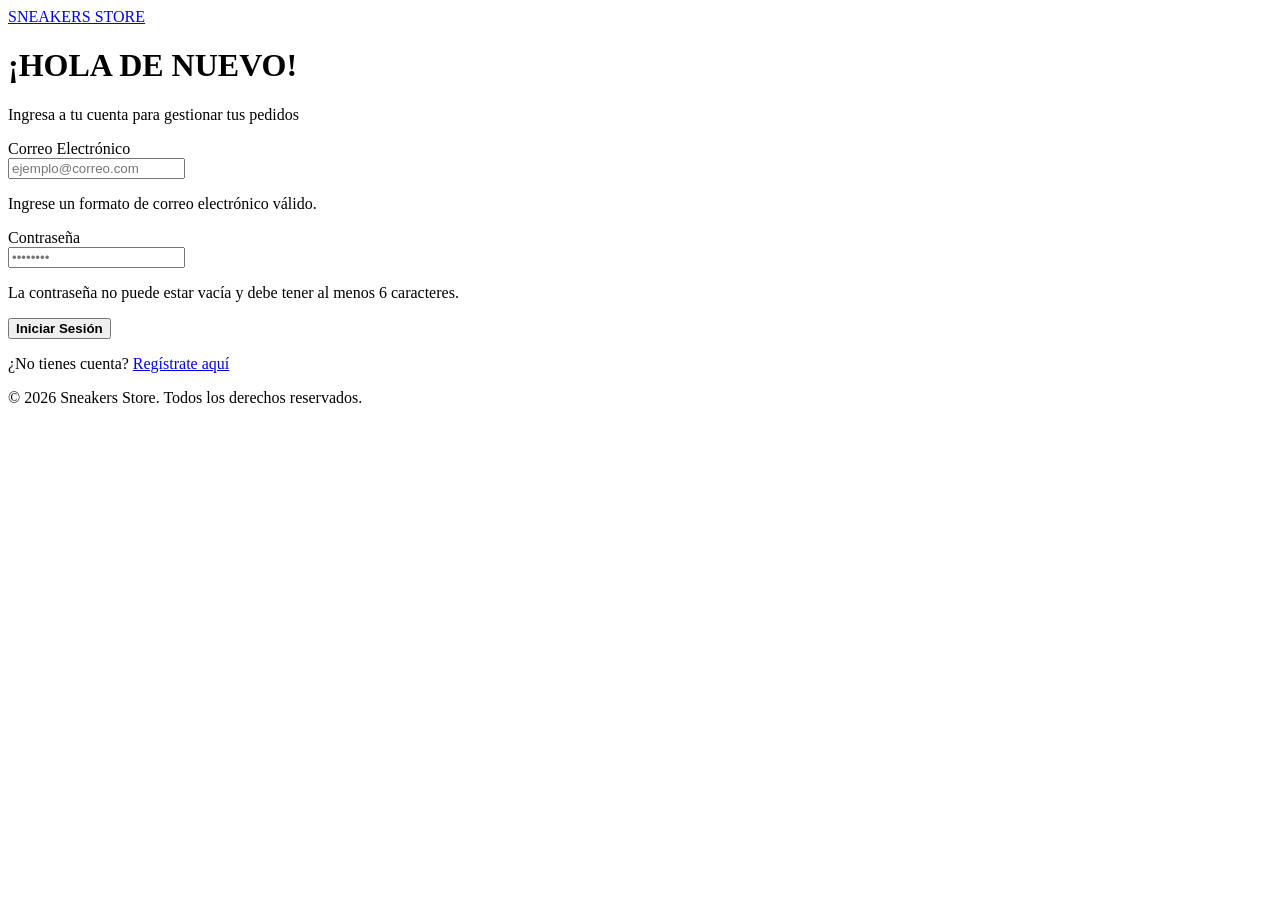
==== pages/login.html @ 711deb2b "agrege pages, scripts, stilos , imagenes" ====
<!DOCTYPE html>
<html lang="es">

<head>
    <meta charset="UTF-8">
    <meta name="viewport" content="width=device-width, initial-scale=1.0">
    <title>Iniciar Sesión - Sneakers Store</title>
    <link rel="stylesheet" href="../styles/bulma.css">
    <link rel="stylesheet" href="../styles/estilos.css">
</head>

<body>

    <header class="section py-4">
        <!-- Enlace para volver al inicio -->
        <div class="has-text-centered mb-2">
            <a href="../index.html" class="is-size-3 has-text-weight-bold has-text-dark">
                SNEAKERS STORE
            </a>
        </div>
        <h1 class="title is-4 has-text-centered has-text-dark">
            ¡HOLA DE NUEVO!
        </h1>
        <p class="subtitle is-6 has-text-centered has-text-grey">
            Ingresa a tu cuenta para gestionar tus pedidos
        </p>
    </header>

    <main class="container mt-4">
        <div class="columns is-centered">
            <div class="column is-4-desktop is-6-tablet">
                
                <form id="formLogin" class="box p-5" novalidate>
                    <div class="field">
                        <label class="label" for="loginEmail">Correo Electrónico</label>
                        <div class="control">
                            <input class="input" type="email" id="loginEmail" name="email"
                                placeholder="ejemplo@correo.com" autocomplete="email">
                        </div>
                        <p class="help is-danger is-hidden" id="err-login-email">
                            Ingrese un formato de correo electrónico válido.
                        </p>
                    </div>

                    <div class="field">
                        <label class="label" for="loginPassword">Contraseña</label>
                        <div class="control">
                            <input class="input" type="password" id="loginPassword" name="password"
                                placeholder="••••••••" autocomplete="current-password">
                        </div>
                        <p class="help is-danger is-hidden" id="err-login-password">
                            La contraseña no puede estar vacía y debe tener al menos 6 caracteres.
                        </p>
                    </div>

                    <div class="field mt-5">
                        <div class="control">
                            <button type="submit" class="button is-dark is-fullwidth">
                                <strong>Iniciar Sesión</strong>
                            </button>
                        </div>
                    </div>

                    <div class="has-text-centered mt-4">
                        <p class="is-size-7">
                            ¿No tienes cuenta? <a href="register.html" class="has-text-link">Regístrate aquí</a>
                        </p>
                    </div>
                </form>

            </div>
        </div>
    </main>

    <footer class="footer mt-6">
        <div class="content has-text-centered">
            <p>&copy; 2026 Sneakers Store. Todos los derechos reservados.</p>
        </div>
    </footer>

    <script src="../scripts/scripts.js"></script>
</body>

</html>
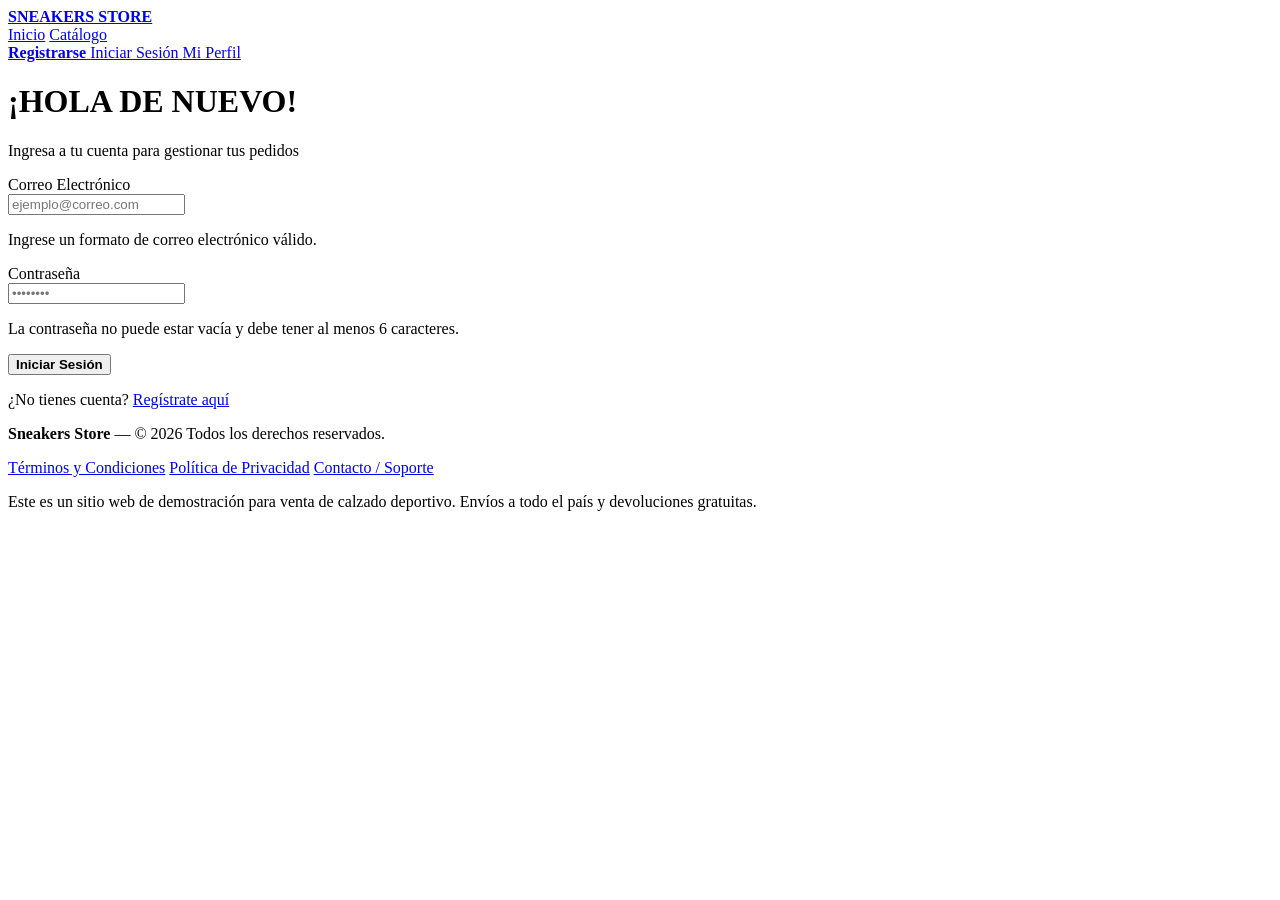
==== commit 5ab28f9f: "ajuste scripts" ====
--- a/pages/login.html
+++ b/pages/login.html
@@ -12,18 +12,15 @@
 <body>
 
     <header class="section py-4">
-        <!-- Enlace para volver al inicio -->
-        <div class="has-text-centered mb-2">
-            <a href="../index.html" class="is-size-3 has-text-weight-bold has-text-dark">
-                SNEAKERS STORE
-            </a>
+        <div id="header-container"></div>
+        <div class="mt-4">
+            <h1 class="title is-4 has-text-centered has-text-dark">
+                ¡HOLA DE NUEVO!
+            </h1>
+            <p class="subtitle is-6 has-text-centered has-text-grey">
+                Ingresa a tu cuenta para gestionar tus pedidos
+            </p>
         </div>
-        <h1 class="title is-4 has-text-centered has-text-dark">
-            ¡HOLA DE NUEVO!
-        </h1>
-        <p class="subtitle is-6 has-text-centered has-text-grey">
-            Ingresa a tu cuenta para gestionar tus pedidos
-        </p>
     </header>
 
     <main class="container mt-4">
@@ -72,12 +69,10 @@
         </div>
     </main>
 
-    <footer class="footer mt-6">
-        <div class="content has-text-centered">
-            <p>&copy; 2026 Sneakers Store. Todos los derechos reservados.</p>
-        </div>
-    </footer>
+    <div id="footer-container"></div>
 
+    <script src="../scripts/header.js"></script>
+    <script src="../scripts/footer.js"></script>
     <script src="../scripts/scripts.js"></script>
 </body>
 
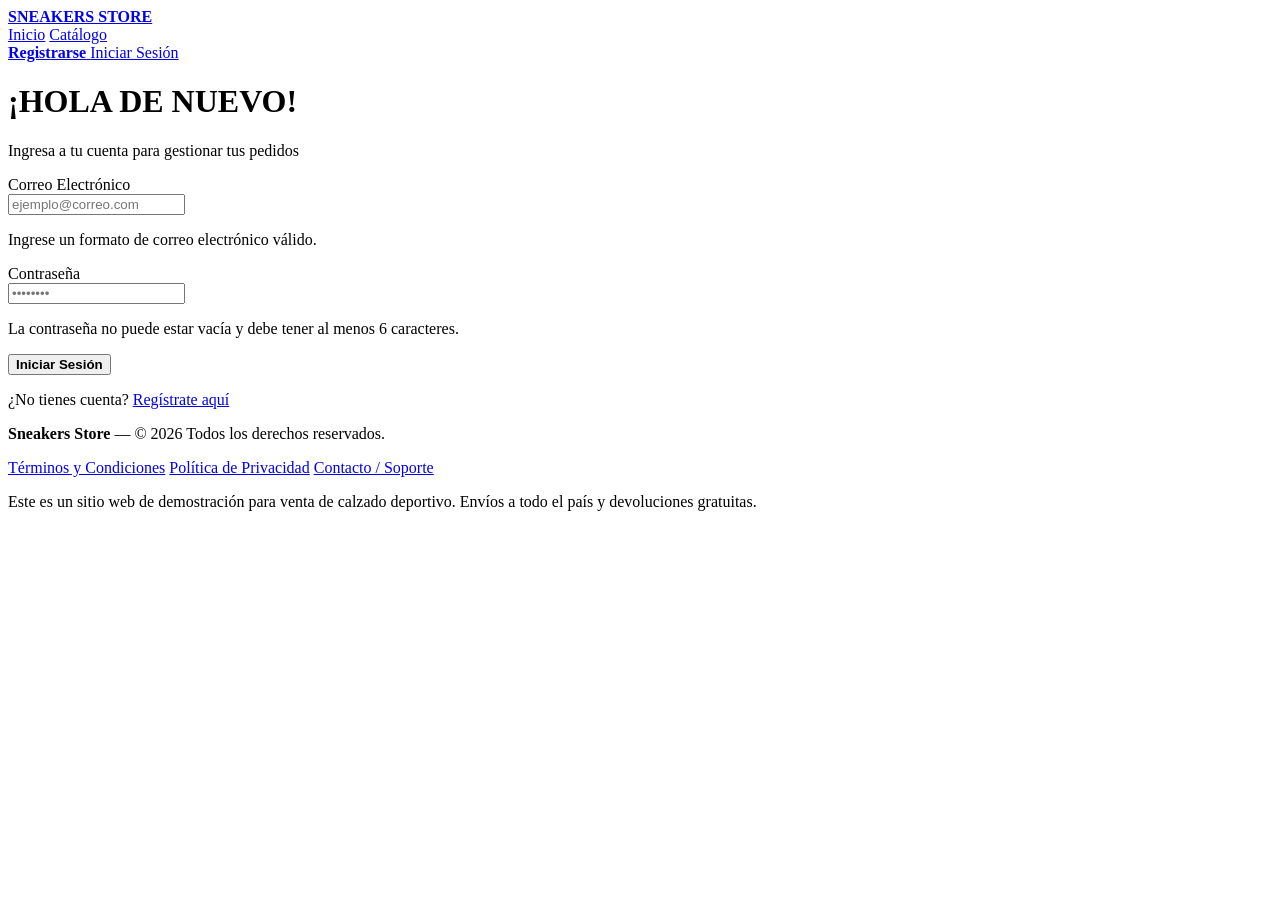
==== commit 968b1eab: "ajuste de json" ====
--- a/pages/login.html
+++ b/pages/login.html
@@ -71,8 +71,8 @@
 
     <div id="footer-container"></div>
 
-    <script src="../scripts/header.js"></script>
-    <script src="../scripts/footer.js"></script>
+    <script src="../components/header.js"></script>
+    <script src="../components/footer.js"></script>
     <script src="../scripts/scripts.js"></script>
 </body>
 
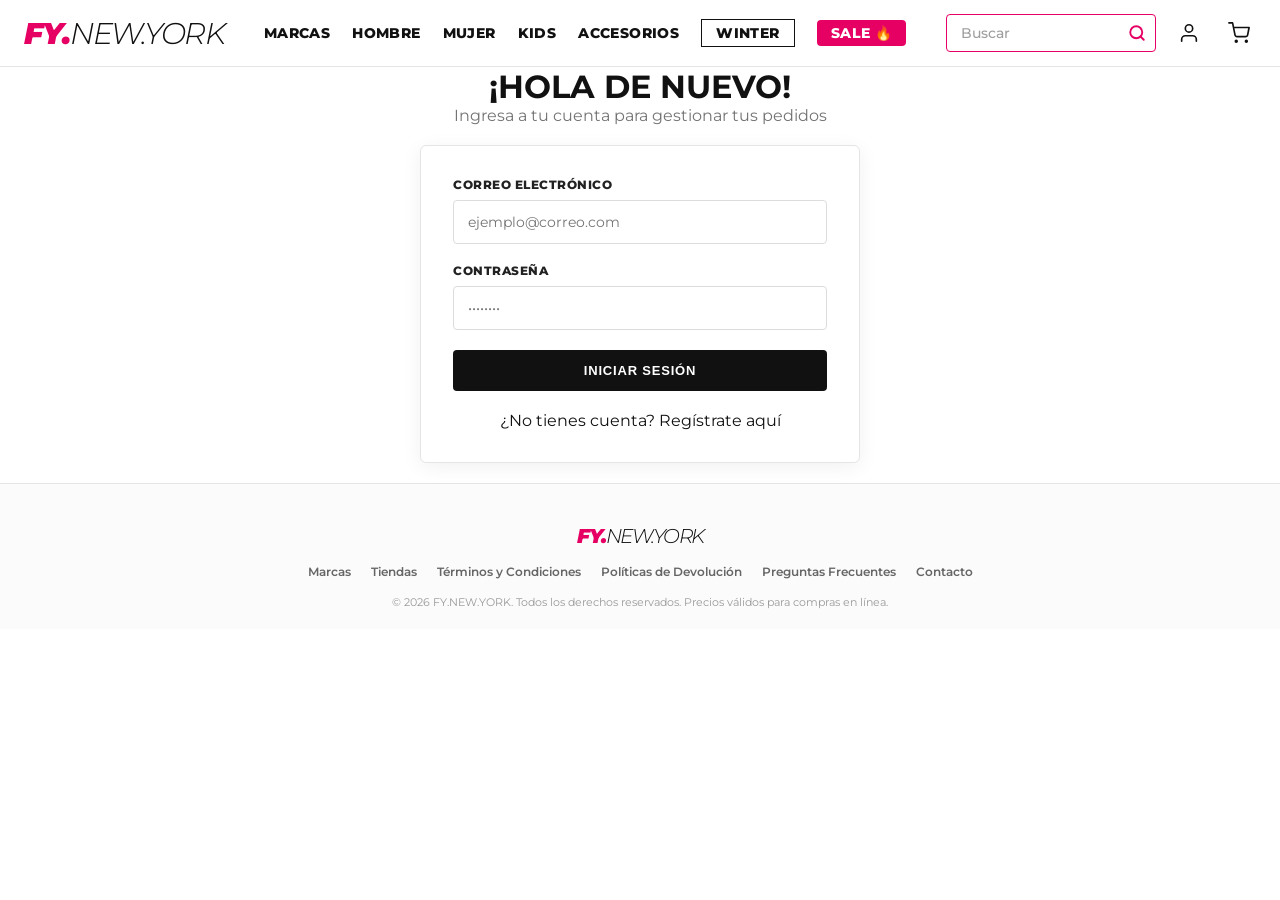
==== commit 0e2bde57: "le cambuie el formato" ====
--- a/pages/login.html
+++ b/pages/login.html
@@ -4,8 +4,7 @@
 <head>
     <meta charset="UTF-8">
     <meta name="viewport" content="width=device-width, initial-scale=1.0">
-    <title>Iniciar Sesión - Sneakers Store</title>
-    <link rel="stylesheet" href="../styles/bulma.css">
+    <title>FY.NEW.YORK - Iniciar Sesión</title>
     <link rel="stylesheet" href="../styles/estilos.css">
 </head>
 
--- a/styles/estilos.css
+++ b/styles/estilos.css
@@ -0,0 +1,1144 @@
+@import url('https://fonts.googleapis.com/css2?family=Montserrat:ital,wght@0,400;0,500;0,600;0,700;0,800;0,900;1,700;1,800;1,900&display=swap');
+
+/* ============================================================
+   DESIGN SYSTEM - FY.NEW.YORK
+   ============================================================ */
+:root {
+  --font-main: 'Montserrat', -apple-system, BlinkMacSystemFont, "Segoe UI", Roboto, sans-serif;
+  --bg-color: #ffffff;
+  --bg-card: #f5f6f8;
+  --text-dark: #111111;
+  --text-muted: #737373;
+  --text-light: #9e9e9e;
+  --border-color: #e5e5e5;
+  --border-dark: #111111;
+  --pink-accent: #e60064;
+  --pink-hover: #c40055;
+  --sale-badge: #e60064;
+  --shadow-subtle: 0 4px 20px rgba(0, 0, 0, 0.06);
+  --shadow-hover: 0 8px 30px rgba(0, 0, 0, 0.12);
+  --transition: all 0.25s cubic-bezier(0.2, 0.8, 0.2, 1);
+}
+
+* {
+  box-sizing: border-box;
+  margin: 0;
+  padding: 0;
+}
+
+body {
+  background-color: var(--bg-color) !important;
+  color: var(--text-dark) !important;
+  font-family: var(--font-main) !important;
+  min-height: 100vh;
+  -webkit-font-smoothing: antialiased;
+  -moz-osx-font-smoothing: grayscale;
+}
+
+a {
+  color: inherit;
+  text-decoration: none;
+}
+
+/* ============================================================
+   HEADER & NAVBAR (FY.NEW.YORK STYLE)
+   ============================================================ */
+.site-header {
+  background: #ffffff;
+  border-bottom: 1px solid var(--border-color);
+  position: sticky;
+  top: 0;
+  z-index: 1000;
+  width: 100%;
+}
+
+.header-top-banner {
+  background: #111111;
+  color: #ffffff;
+  font-size: 11px;
+  font-weight: 600;
+  letter-spacing: 0.8px;
+  text-transform: uppercase;
+  text-align: center;
+  padding: 6px 12px;
+}
+
+.header-container {
+  max-width: 1680px;
+  margin: 0 auto;
+  padding: 14px 24px;
+  display: flex;
+  align-items: center;
+  justify-content: space-between;
+  gap: 20px;
+}
+
+/* Logo */
+.logo-container {
+  display: flex;
+  align-items: center;
+  text-decoration: none;
+}
+
+.brand-logo {
+  font-size: 30px;
+  font-weight: 900;
+  font-style: italic;
+  letter-spacing: -1.5px;
+  color: #111111;
+  text-transform: uppercase;
+  display: flex;
+  align-items: center;
+  user-select: none;
+}
+
+.brand-logo .logo-part-fy {
+  font-weight: 900;
+  font-style: italic;
+  color: var(--pink-accent);
+  margin-right: 0px;
+  letter-spacing: -1px;
+}
+
+.brand-logo .logo-part-ny {
+  font-weight: 300;
+  font-style: italic;
+  letter-spacing: -1.5px;
+  color: #111111;
+}
+
+/* Nav Menu */
+.nav-menu {
+  display: flex;
+  align-items: center;
+  gap: 22px;
+  list-style: none;
+}
+
+.nav-link {
+  font-size: 13.5px;
+  font-weight: 800;
+  text-transform: uppercase;
+  letter-spacing: 0.4px;
+  color: #111111;
+  position: relative;
+  transition: color var(--transition);
+  cursor: pointer;
+  background: none;
+  border: none;
+  font-family: inherit;
+  padding: 4px 0;
+}
+
+.nav-link:hover {
+  color: var(--pink-accent);
+}
+
+.nav-link.active {
+  color: var(--pink-accent);
+}
+
+.nav-link.active::after {
+  content: '';
+  position: absolute;
+  bottom: -2px;
+  left: 0;
+  width: 100%;
+  height: 2px;
+  background-color: var(--pink-accent);
+}
+
+/* Winter Box Button */
+.nav-btn-winter {
+  border: 1.5px solid #111111 !important;
+  padding: 5px 14px !important;
+  font-weight: 800 !important;
+  text-transform: uppercase;
+  transition: var(--transition) !important;
+}
+
+.nav-btn-winter:hover,
+.nav-btn-winter.active {
+  background-color: #111111 !important;
+  color: #ffffff !important;
+}
+
+/* Sale Badge Button */
+.nav-btn-sale {
+  background-color: var(--sale-badge) !important;
+  color: #ffffff !important;
+  padding: 5px 14px !important;
+  font-weight: 800 !important;
+  text-transform: uppercase;
+  border-radius: 4px;
+  border: none !important;
+  display: inline-flex;
+  align-items: center;
+  gap: 4px;
+  transition: var(--transition) !important;
+}
+
+.nav-btn-sale:hover,
+.nav-btn-sale.active {
+  background-color: var(--pink-hover) !important;
+  transform: translateY(-1px);
+  box-shadow: 0 4px 12px rgba(230, 0, 100, 0.35);
+}
+
+/* Header Utilities (Search, Account, Cart) */
+.header-actions {
+  display: flex;
+  align-items: center;
+  gap: 16px;
+}
+
+/* Search Bar */
+.search-wrapper {
+  position: relative;
+  display: flex;
+  align-items: center;
+}
+
+.search-input {
+  width: 210px;
+  height: 38px;
+  padding: 0 38px 0 14px;
+  font-size: 13.5px;
+  font-family: inherit;
+  color: #111111;
+  border: 1.5px solid var(--pink-accent);
+  border-radius: 4px;
+  outline: none;
+  transition: width 0.3s ease, box-shadow 0.2s ease;
+  background: #ffffff;
+}
+
+.search-input:focus {
+  width: 250px;
+  box-shadow: 0 0 0 3px rgba(230, 0, 100, 0.15);
+}
+
+.search-input::placeholder {
+  color: #9e9e9e;
+  font-weight: 500;
+}
+
+.search-icon-btn {
+  position: absolute;
+  right: 10px;
+  background: none;
+  border: none;
+  cursor: pointer;
+  display: flex;
+  align-items: center;
+  justify-content: center;
+  color: var(--pink-accent);
+}
+
+/* Utility Action Icons */
+.action-icon-btn {
+  background: none;
+  border: none;
+  cursor: pointer;
+  padding: 6px;
+  display: flex;
+  align-items: center;
+  justify-content: center;
+  color: #111111;
+  position: relative;
+  transition: var(--transition);
+}
+
+.action-icon-btn:hover {
+  transform: scale(1.08);
+}
+
+.cart-counter {
+  position: absolute;
+  top: 0px;
+  right: -2px;
+  background-color: var(--pink-accent);
+  color: #ffffff;
+  font-size: 10px;
+  font-weight: 800;
+  width: 18px;
+  height: 18px;
+  border-radius: 50%;
+  display: flex;
+  align-items: center;
+  justify-content: center;
+  box-shadow: 0 2px 5px rgba(0,0,0,0.2);
+}
+
+/* ============================================================
+   MAIN CONTENT & LAYOUT
+   ============================================================ */
+.catalog-main {
+  max-width: 1680px;
+  margin: 0 auto;
+  padding: 24px 24px 60px 24px;
+}
+
+/* Filter Bar / Breadcrumb Status */
+.filter-status-bar {
+  display: flex;
+  align-items: center;
+  justify-content: space-between;
+  margin-bottom: 24px;
+  padding-bottom: 12px;
+  border-bottom: 1px solid #eeeeee;
+  flex-wrap: wrap;
+  gap: 12px;
+}
+
+.active-filter-title {
+  font-size: 14px;
+  font-weight: 700;
+  text-transform: uppercase;
+  color: #111111;
+  display: flex;
+  align-items: center;
+  gap: 8px;
+}
+
+.active-filter-badge {
+  background: #f0f0f0;
+  padding: 4px 10px;
+  border-radius: 20px;
+  font-size: 12px;
+  color: #444;
+}
+
+.clear-filter-btn {
+  background: none;
+  border: 1px solid #111;
+  padding: 5px 12px;
+  font-size: 12px;
+  font-weight: 700;
+  cursor: pointer;
+  border-radius: 4px;
+  transition: var(--transition);
+}
+
+.clear-filter-btn:hover {
+  background: #111;
+  color: #fff;
+}
+
+/* ============================================================
+   PRODUCT GRID (6 COLUMNS AS IN THE LINE SCREENSHOT)
+   ============================================================ */
+.product-grid {
+  display: grid;
+  grid-template-columns: repeat(6, 1fr);
+  gap: 24px 18px;
+}
+
+@media (max-width: 1400px) {
+  .product-grid {
+    grid-template-columns: repeat(5, 1fr);
+  }
+}
+
+@media (max-width: 1150px) {
+  .product-grid {
+    grid-template-columns: repeat(4, 1fr);
+  }
+}
+
+@media (max-width: 880px) {
+  .product-grid {
+    grid-template-columns: repeat(3, 1fr);
+    gap: 16px 12px;
+  }
+}
+
+@media (max-width: 620px) {
+  .product-grid {
+    grid-template-columns: repeat(2, 1fr);
+    gap: 14px 10px;
+  }
+  
+  .header-container {
+    padding: 10px 14px;
+  }
+  
+  .nav-menu {
+    overflow-x: auto;
+    white-space: nowrap;
+    padding-bottom: 6px;
+    gap: 14px;
+  }
+  
+  .search-input {
+    width: 140px;
+  }
+  .search-input:focus {
+    width: 170px;
+  }
+}
+
+/* ============================================================
+   PRODUCT CARD COMPONENT
+   ============================================================ */
+.product-card {
+  display: flex;
+  flex-direction: column;
+  background: #ffffff;
+  position: relative;
+  transition: transform 0.2s ease, box-shadow 0.2s ease;
+  cursor: pointer;
+}
+
+.product-card:hover .card-img {
+  transform: scale(1.05);
+}
+
+.product-card:hover .quick-add-btn {
+  opacity: 1;
+  transform: translateY(0);
+}
+
+/* Image Container */
+.card-img-container {
+  position: relative;
+  width: 100%;
+  aspect-ratio: 1 / 1;
+  background-color: var(--bg-card);
+  border-radius: 2px;
+  overflow: hidden;
+  display: flex;
+  align-items: center;
+  justify-content: center;
+  padding: 14px;
+}
+
+.card-img {
+  width: 100%;
+  height: 100%;
+  object-fit: contain;
+  transition: transform 0.35s cubic-bezier(0.2, 0.8, 0.2, 1);
+  user-select: none;
+}
+
+/* Badges */
+.card-discount-badge {
+  position: absolute;
+  top: 10px;
+  left: 10px;
+  font-size: 11px;
+  font-weight: 700;
+  letter-spacing: 0.3px;
+  color: #111111;
+  background: transparent;
+  z-index: 2;
+  text-transform: uppercase;
+}
+
+/* Circular FY Exclusive Badge (FY.NEW.YORK) */
+.card-exclusive-badge {
+  position: absolute;
+  top: 10px;
+  left: 10px;
+  width: 46px;
+  height: 46px;
+  border: 1.5px solid #111111;
+  border-radius: 50%;
+  display: flex;
+  flex-direction: column;
+  align-items: center;
+  justify-content: center;
+  background: rgba(255, 255, 255, 0.85);
+  backdrop-filter: blur(4px);
+  z-index: 2;
+  box-shadow: 0 2px 6px rgba(0,0,0,0.08);
+}
+
+.badge-initials {
+  font-size: 14px;
+  font-weight: 900;
+  font-style: italic;
+  color: #111111;
+  line-height: 1;
+}
+
+.badge-text-curved {
+  font-size: 6.5px;
+  font-weight: 800;
+  letter-spacing: 0.5px;
+  text-transform: uppercase;
+  color: #111111;
+  margin-top: 1px;
+}
+
+/* Quick Add Button Hover Overlay */
+.quick-add-btn {
+  position: absolute;
+  bottom: 8px;
+  left: 8px;
+  right: 8px;
+  background: #111111;
+  color: #ffffff;
+  border: none;
+  padding: 9px 12px;
+  font-size: 11px;
+  font-weight: 700;
+  text-transform: uppercase;
+  letter-spacing: 0.5px;
+  border-radius: 3px;
+  opacity: 0;
+  transform: translateY(8px);
+  transition: opacity 0.25s ease, transform 0.25s ease, background-color 0.2s ease;
+  cursor: pointer;
+  z-index: 5;
+  display: flex;
+  align-items: center;
+  justify-content: center;
+  gap: 6px;
+}
+
+.quick-add-btn:hover {
+  background: var(--pink-accent);
+}
+
+/* Meta Row (Brand & Category/Colors) */
+.card-meta-row {
+  display: flex;
+  align-items: baseline;
+  justify-content: space-between;
+  margin-top: 10px;
+  gap: 6px;
+}
+
+.card-brand {
+  font-size: 11px;
+  font-weight: 800;
+  text-transform: uppercase;
+  letter-spacing: 0.4px;
+  color: #111111;
+}
+
+.card-subinfo {
+  font-size: 10.5px;
+  color: var(--text-muted);
+  font-weight: 500;
+  white-space: nowrap;
+}
+
+/* Product Title */
+.card-title {
+  font-size: 12.5px;
+  font-weight: 700;
+  color: #111111;
+  margin-top: 5px;
+  line-height: 1.35;
+  text-transform: uppercase;
+  display: -webkit-box;
+  -webkit-line-clamp: 2;
+  -webkit-box-orient: vertical;
+  overflow: hidden;
+  min-height: 34px;
+  transition: color 0.2s ease;
+}
+
+.product-card:hover .card-title {
+  color: var(--pink-accent);
+}
+
+/* Price Section */
+.card-price-row {
+  display: flex;
+  align-items: baseline;
+  gap: 8px;
+  margin-top: 6px;
+}
+
+.card-price-current {
+  font-size: 14px;
+  font-weight: 800;
+  color: #111111;
+}
+
+.card-price-original {
+  font-size: 12.5px;
+  font-weight: 500;
+  color: var(--text-light);
+  text-decoration: line-through;
+}
+
+/* ============================================================
+   CART DRAWER (SLIDE OVER)
+   ============================================================ */
+.cart-overlay {
+  position: fixed;
+  top: 0;
+  left: 0;
+  width: 100vw;
+  height: 100vh;
+  background: rgba(0, 0, 0, 0.45);
+  backdrop-filter: blur(2px);
+  z-index: 2000;
+  opacity: 0;
+  visibility: hidden;
+  transition: opacity 0.3s ease, visibility 0.3s ease;
+}
+
+.cart-overlay.active {
+  opacity: 1;
+  visibility: visible;
+}
+
+.cart-drawer {
+  position: fixed;
+  top: 0;
+  right: -420px;
+  width: 100%;
+  max-width: 400px;
+  height: 100vh;
+  background: #ffffff;
+  z-index: 2001;
+  box-shadow: -5px 0 25px rgba(0,0,0,0.15);
+  display: flex;
+  flex-direction: column;
+  transition: right 0.35s cubic-bezier(0.2, 0.8, 0.2, 1);
+}
+
+.cart-drawer.active {
+  right: 0;
+}
+
+.cart-header {
+  padding: 18px 20px;
+  border-bottom: 1px solid var(--border-color);
+  display: flex;
+  align-items: center;
+  justify-content: space-between;
+}
+
+.cart-title {
+  font-size: 16px;
+  font-weight: 800;
+  text-transform: uppercase;
+  letter-spacing: 0.5px;
+}
+
+.close-cart-btn {
+  background: none;
+  border: none;
+  font-size: 22px;
+  cursor: pointer;
+  color: #111111;
+  padding: 4px;
+  line-height: 1;
+}
+
+.cart-body {
+  flex: 1;
+  overflow-y: auto;
+  padding: 16px 20px;
+  display: flex;
+  flex-direction: column;
+  gap: 16px;
+}
+
+.cart-empty {
+  margin: auto;
+  text-align: center;
+  color: var(--text-muted);
+}
+
+.cart-item {
+  display: flex;
+  gap: 14px;
+  align-items: center;
+  padding-bottom: 14px;
+  border-bottom: 1px solid #f0f0f0;
+}
+
+.cart-item-img {
+  width: 70px;
+  height: 70px;
+  background: var(--bg-card);
+  border-radius: 4px;
+  object-fit: contain;
+  padding: 4px;
+}
+
+.cart-item-info {
+  flex: 1;
+}
+
+.cart-item-title {
+  font-size: 12px;
+  font-weight: 700;
+  text-transform: uppercase;
+  color: #111;
+  line-height: 1.3;
+}
+
+.cart-item-meta {
+  font-size: 11px;
+  color: var(--text-muted);
+  margin-top: 2px;
+}
+
+.cart-item-price {
+  font-size: 13px;
+  font-weight: 800;
+  color: #111;
+  margin-top: 4px;
+}
+
+.cart-item-qty {
+  display: flex;
+  align-items: center;
+  gap: 8px;
+  margin-top: 6px;
+}
+
+.qty-btn {
+  width: 22px;
+  height: 22px;
+  background: #f0f0f0;
+  border: none;
+  border-radius: 3px;
+  font-weight: 700;
+  cursor: pointer;
+}
+
+.qty-val {
+  font-size: 12px;
+  font-weight: 700;
+}
+
+.cart-item-remove {
+  background: none;
+  border: none;
+  color: #999;
+  cursor: pointer;
+  font-size: 16px;
+  padding: 4px;
+}
+.cart-item-remove:hover {
+  color: var(--pink-accent);
+}
+
+.cart-footer {
+  padding: 18px 20px;
+  border-top: 1px solid var(--border-color);
+  background: #fafafa;
+}
+
+.cart-subtotal-row {
+  display: flex;
+  justify-content: space-between;
+  align-items: center;
+  margin-bottom: 14px;
+}
+
+.subtotal-label {
+  font-size: 14px;
+  font-weight: 600;
+  color: #444;
+}
+
+.subtotal-amount {
+  font-size: 18px;
+  font-weight: 900;
+  color: #111;
+}
+
+.checkout-btn {
+  width: 100%;
+  background: #111111;
+  color: #ffffff;
+  border: none;
+  padding: 14px;
+  font-size: 13px;
+  font-weight: 800;
+  text-transform: uppercase;
+  letter-spacing: 0.8px;
+  border-radius: 4px;
+  cursor: pointer;
+  transition: background-color 0.2s ease;
+}
+
+.checkout-btn:hover {
+  background: var(--pink-accent);
+}
+
+/* ============================================================
+   MODAL QUICK VIEW / SIZE PICKER
+   ============================================================ */
+.modal-overlay {
+  position: fixed;
+  top: 0;
+  left: 0;
+  width: 100vw;
+  height: 100vh;
+  background: rgba(0, 0, 0, 0.5);
+  backdrop-filter: blur(4px);
+  z-index: 2100;
+  display: flex;
+  align-items: center;
+  justify-content: center;
+  opacity: 0;
+  visibility: hidden;
+  transition: opacity 0.3s ease, visibility 0.3s ease;
+  padding: 16px;
+}
+
+.modal-overlay.active {
+  opacity: 1;
+  visibility: visible;
+}
+
+.modal-card {
+  background: #ffffff;
+  max-width: 780px;
+  width: 100%;
+  border-radius: 8px;
+  overflow: hidden;
+  display: flex;
+  position: relative;
+  box-shadow: 0 15px 40px rgba(0,0,0,0.25);
+  animation: modalPop 0.3s cubic-bezier(0.2, 0.8, 0.2, 1);
+}
+
+@keyframes modalPop {
+  from { transform: scale(0.95); opacity: 0; }
+  to { transform: scale(1); opacity: 1; }
+}
+
+@media (max-width: 680px) {
+  .modal-card {
+    flex-direction: column;
+    max-height: 90vh;
+    overflow-y: auto;
+  }
+}
+
+.modal-close-btn {
+  position: absolute;
+  top: 12px;
+  right: 14px;
+  background: #ffffff;
+  border: 1px solid #e0e0e0;
+  border-radius: 50%;
+  width: 32px;
+  height: 32px;
+  display: flex;
+  align-items: center;
+  justify-content: center;
+  font-size: 18px;
+  cursor: pointer;
+  z-index: 10;
+}
+
+.modal-img-col {
+  flex: 1.1;
+  background: var(--bg-card);
+  display: flex;
+  align-items: center;
+  justify-content: center;
+  padding: 30px;
+}
+
+.modal-img {
+  width: 100%;
+  max-height: 320px;
+  object-fit: contain;
+}
+
+.modal-info-col {
+  flex: 1.2;
+  padding: 32px 28px;
+  display: flex;
+  flex-direction: column;
+}
+
+.modal-brand {
+  font-size: 12px;
+  font-weight: 800;
+  text-transform: uppercase;
+  letter-spacing: 0.6px;
+  color: var(--text-muted);
+}
+
+.modal-title {
+  font-size: 18px;
+  font-weight: 800;
+  text-transform: uppercase;
+  line-height: 1.3;
+  margin-top: 4px;
+  color: #111;
+}
+
+.modal-price-row {
+  display: flex;
+  align-items: baseline;
+  gap: 10px;
+  margin: 12px 0 16px 0;
+}
+
+.modal-price-current {
+  font-size: 20px;
+  font-weight: 900;
+  color: #111;
+}
+
+.modal-price-original {
+  font-size: 15px;
+  color: var(--text-light);
+  text-decoration: line-through;
+}
+
+.modal-desc {
+  font-size: 13px;
+  color: #555;
+  line-height: 1.5;
+  margin-bottom: 20px;
+}
+
+.modal-sizes-label {
+  font-size: 12px;
+  font-weight: 700;
+  text-transform: uppercase;
+  margin-bottom: 8px;
+}
+
+.sizes-grid {
+  display: flex;
+  flex-wrap: wrap;
+  gap: 8px;
+  margin-bottom: 24px;
+}
+
+.size-pill {
+  padding: 8px 14px;
+  border: 1px solid #ccc;
+  background: #fff;
+  border-radius: 4px;
+  font-size: 12px;
+  font-weight: 700;
+  cursor: pointer;
+  transition: var(--transition);
+}
+
+.size-pill:hover,
+.size-pill.selected {
+  border-color: #111;
+  background: #111;
+  color: #fff;
+}
+
+.modal-add-btn {
+  background: #111111;
+  color: #ffffff;
+  border: none;
+  padding: 14px;
+  font-size: 13px;
+  font-weight: 800;
+  text-transform: uppercase;
+  letter-spacing: 0.8px;
+  border-radius: 4px;
+  cursor: pointer;
+  margin-top: auto;
+  transition: background-color 0.2s ease;
+}
+
+.modal-add-btn:hover {
+  background: var(--pink-accent);
+}
+
+/* ============================================================
+   TOAST NOTIFICATION
+   ============================================================ */
+.toast-container {
+  position: fixed;
+  bottom: 24px;
+  right: 24px;
+  z-index: 3000;
+  display: flex;
+  flex-direction: column;
+  gap: 10px;
+}
+
+.toast {
+  background: #111111;
+  color: #ffffff;
+  padding: 12px 18px;
+  border-radius: 4px;
+  font-size: 13px;
+  font-weight: 600;
+  box-shadow: 0 5px 15px rgba(0,0,0,0.2);
+  display: flex;
+  align-items: center;
+  gap: 10px;
+  animation: slideInToast 0.3s ease;
+}
+
+.toast.toast-pink {
+  border-left: 4px solid var(--pink-accent);
+}
+
+@keyframes slideInToast {
+  from { transform: translateX(50px); opacity: 0; }
+  to { transform: translateX(0); opacity: 1; }
+}
+
+/* ============================================================
+   FOOTER (MINIMALIST & CLEAN)
+   ============================================================ */
+.site-footer {
+  background: #fbfbfb;
+  border-top: 1px solid var(--border-color);
+  padding: 40px 24px 20px 24px;
+  color: #555555;
+  font-size: 12px;
+}
+
+.footer-content {
+  max-width: 1680px;
+  margin: 0 auto;
+  display: flex;
+  flex-direction: column;
+  align-items: center;
+  gap: 16px;
+  text-align: center;
+}
+
+.footer-links {
+  display: flex;
+  gap: 20px;
+  flex-wrap: wrap;
+  justify-content: center;
+}
+
+.footer-links a {
+  color: #666;
+  font-weight: 600;
+  transition: color 0.2s ease;
+}
+
+.footer-links a:hover {
+  color: var(--pink-accent);
+}
+
+/* ============================================================
+   FORM & AUTH UTILITIES (LOGIN & REGISTRO)
+   ============================================================ */
+.container {
+  max-width: 1200px;
+  margin: 0 auto;
+  padding: 0 20px;
+}
+
+.box {
+  background: #ffffff;
+  border: 1px solid var(--border-color);
+  border-radius: 6px;
+  padding: 32px;
+  box-shadow: var(--shadow-subtle);
+  max-width: 440px;
+  margin: 20px auto;
+}
+
+.field {
+  margin-bottom: 20px;
+}
+
+.field:last-child {
+  margin-bottom: 0;
+}
+
+.label {
+  display: block;
+  font-size: 11.5px;
+  font-weight: 800;
+  text-transform: uppercase;
+  letter-spacing: 0.5px;
+  color: #222;
+  margin-bottom: 8px;
+}
+
+.control {
+  position: relative;
+}
+
+.input {
+  width: 100%;
+  height: 44px;
+  padding: 0 14px;
+  font-size: 14px;
+  font-family: inherit;
+  color: #111;
+  background: #fff;
+  border: 1.5px solid #dcdcdc;
+  border-radius: 4px;
+  outline: none;
+  transition: border-color 0.2s, box-shadow 0.2s;
+}
+
+.input:focus {
+  border-color: #111;
+  box-shadow: 0 0 0 3px rgba(0, 0, 0, 0.05);
+}
+
+.input.is-danger {
+  border-color: #e60064 !important;
+}
+
+.input.is-success {
+  border-color: #27ae60 !important;
+}
+
+.help {
+  font-size: 11.5px;
+  margin-top: 6px;
+  display: block;
+}
+
+.help.is-danger {
+  color: #e60064;
+  font-weight: 600;
+}
+
+.is-hidden {
+  display: none !important;
+}
+
+.button.is-dark {
+  display: block;
+  width: 100%;
+  background: #111111;
+  color: #ffffff;
+  border: none;
+  padding: 13px 20px;
+  font-size: 13px;
+  font-weight: 800;
+  text-transform: uppercase;
+  letter-spacing: 0.8px;
+  border-radius: 4px;
+  cursor: pointer;
+  text-align: center;
+  transition: background-color 0.2s ease, transform 0.15s ease;
+}
+
+.button.is-dark:hover {
+  background: var(--pink-accent) !important;
+  transform: translateY(-1px);
+}
+
+.has-text-centered {
+  text-align: center;
+}
+
+.has-text-dark {
+  color: #111 !important;
+}
+
+.has-text-grey {
+  color: var(--text-muted) !important;
+}
+
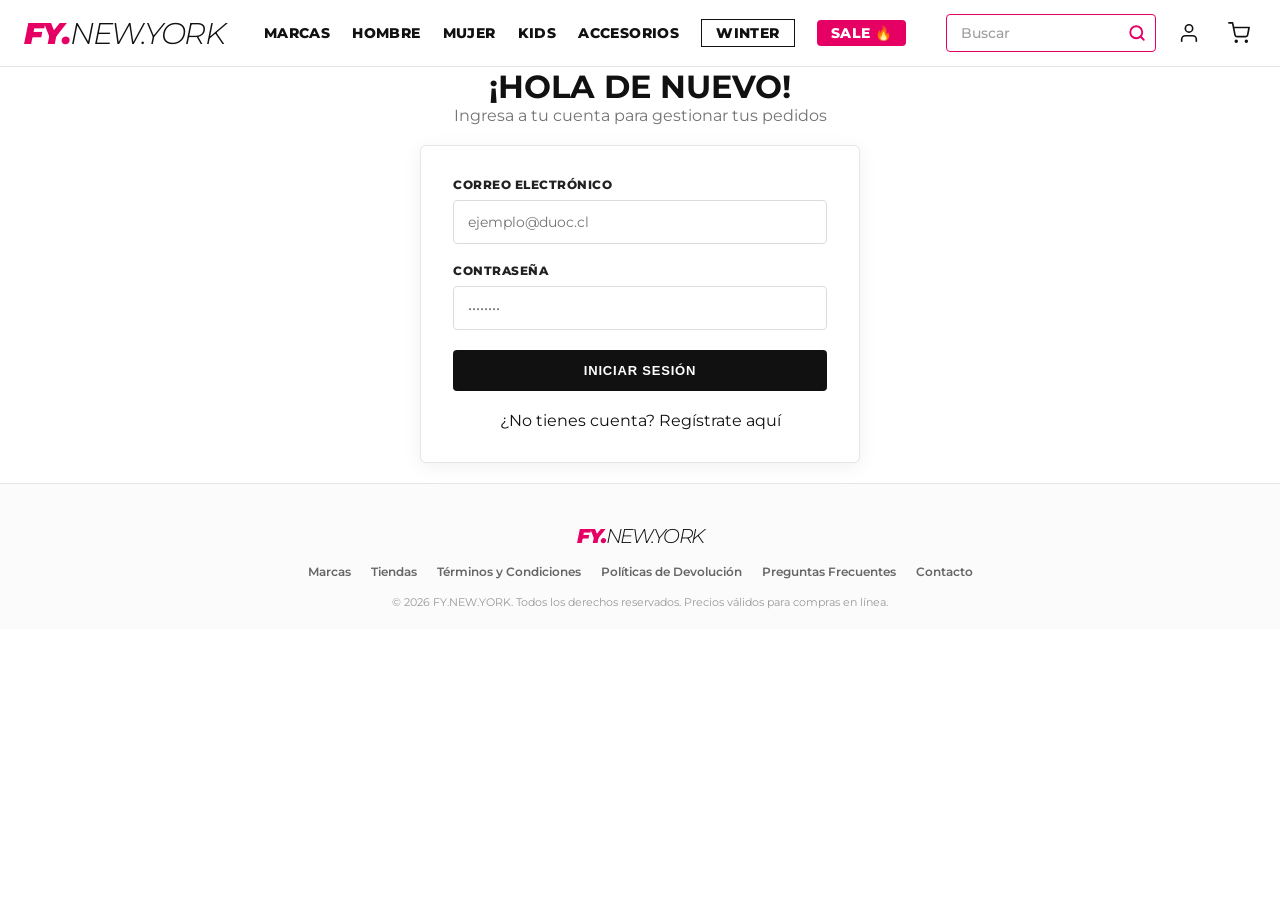
==== commit 05bc11af: "registro" ====
--- a/pages/login.html
+++ b/pages/login.html
@@ -31,10 +31,10 @@
                         <label class="label" for="loginEmail">Correo Electrónico</label>
                         <div class="control">
                             <input class="input" type="email" id="loginEmail" name="email"
-                                placeholder="ejemplo@correo.com" autocomplete="email">
+                                placeholder="ejemplo@duoc.cl" autocomplete="email">
                         </div>
                         <p class="help is-danger is-hidden" id="err-login-email">
-                            Ingrese un formato de correo electrónico válido.
+                            El correo es obligatorio, máx 100 caracteres y solo dominios @duoc.cl, @profesor.duoc.cl o @gmail.com.
                         </p>
                     </div>
 
@@ -45,7 +45,7 @@
                                 placeholder="••••••••" autocomplete="current-password">
                         </div>
                         <p class="help is-danger is-hidden" id="err-login-password">
-                            La contraseña no puede estar vacía y debe tener al menos 6 caracteres.
+                            La contraseña es requerida y debe tener entre 4 y 10 caracteres.
                         </p>
                     </div>
 
@@ -59,7 +59,7 @@
 
                     <div class="has-text-centered mt-4">
                         <p class="is-size-7">
-                            ¿No tienes cuenta? <a href="register.html" class="has-text-link">Regístrate aquí</a>
+                            ¿No tienes cuenta? <a href="registro.html" class="has-text-link">Regístrate aquí</a>
                         </p>
                     </div>
                 </form>
